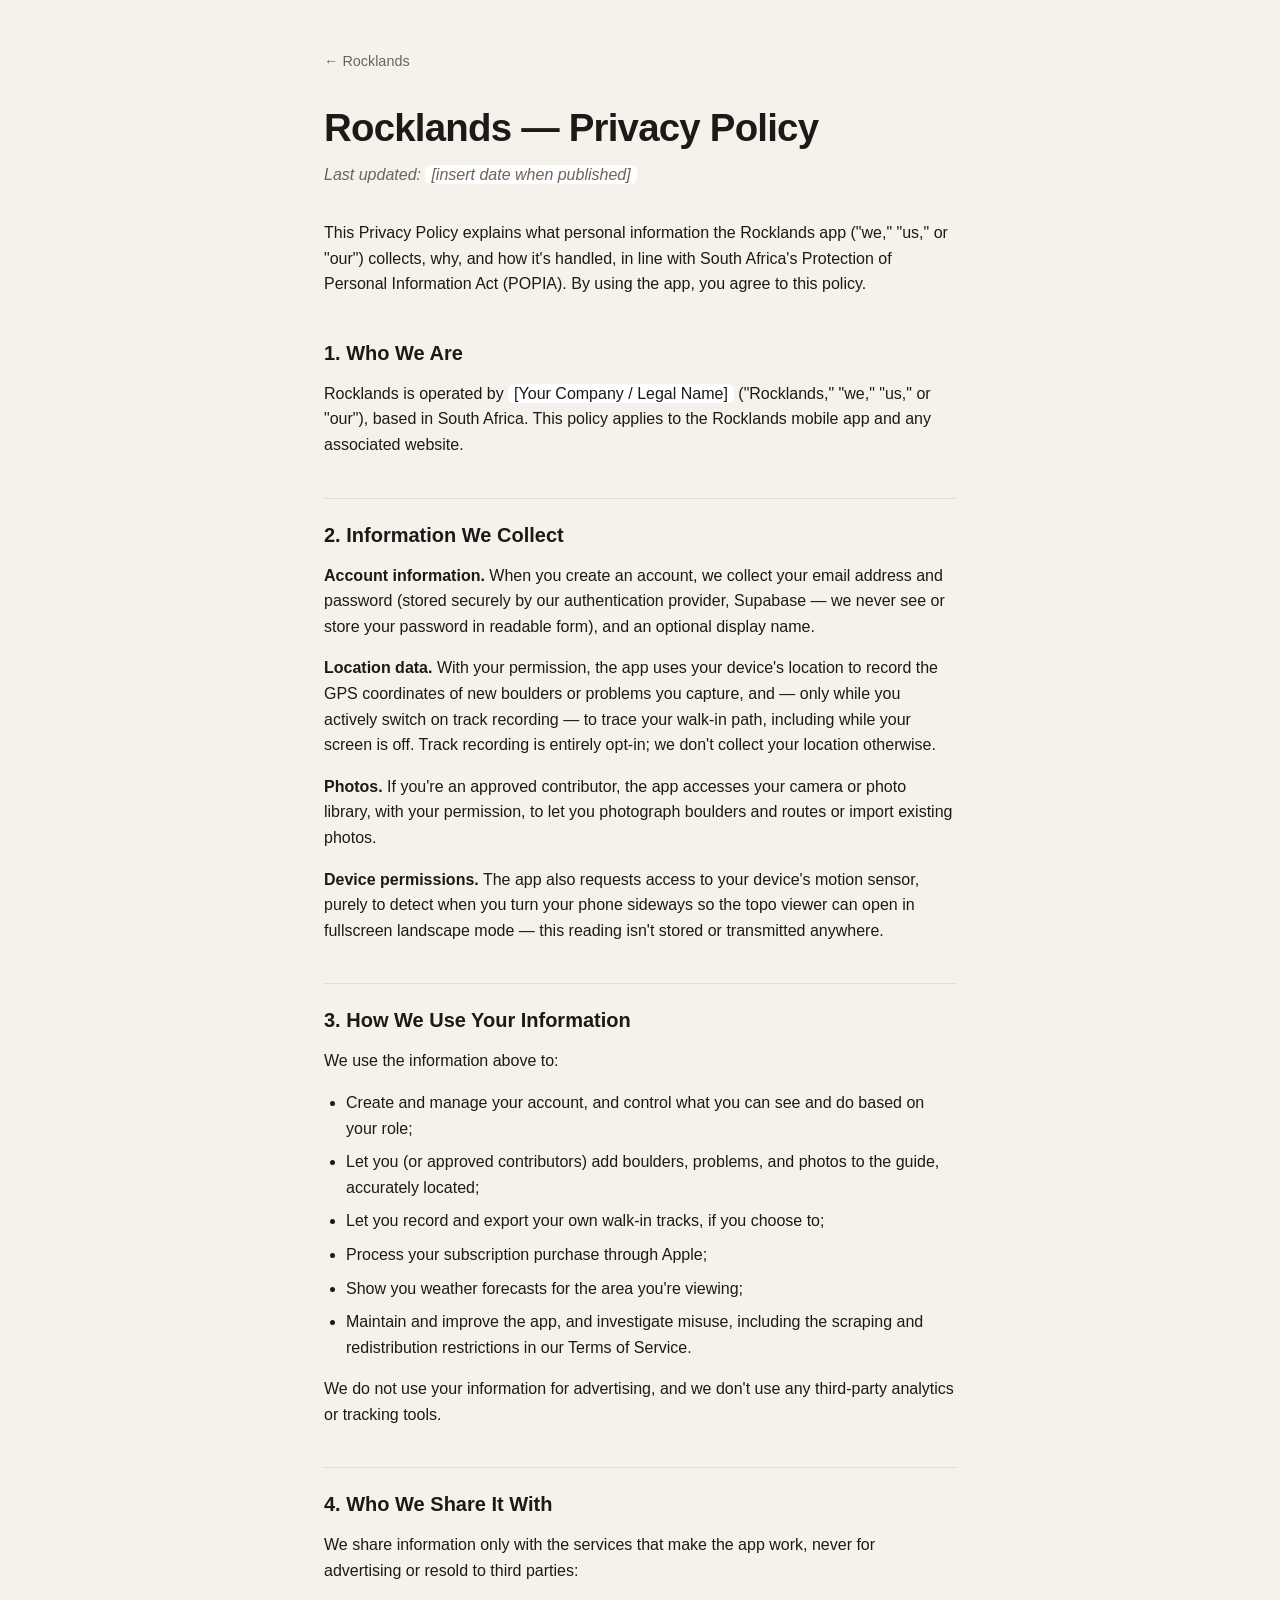
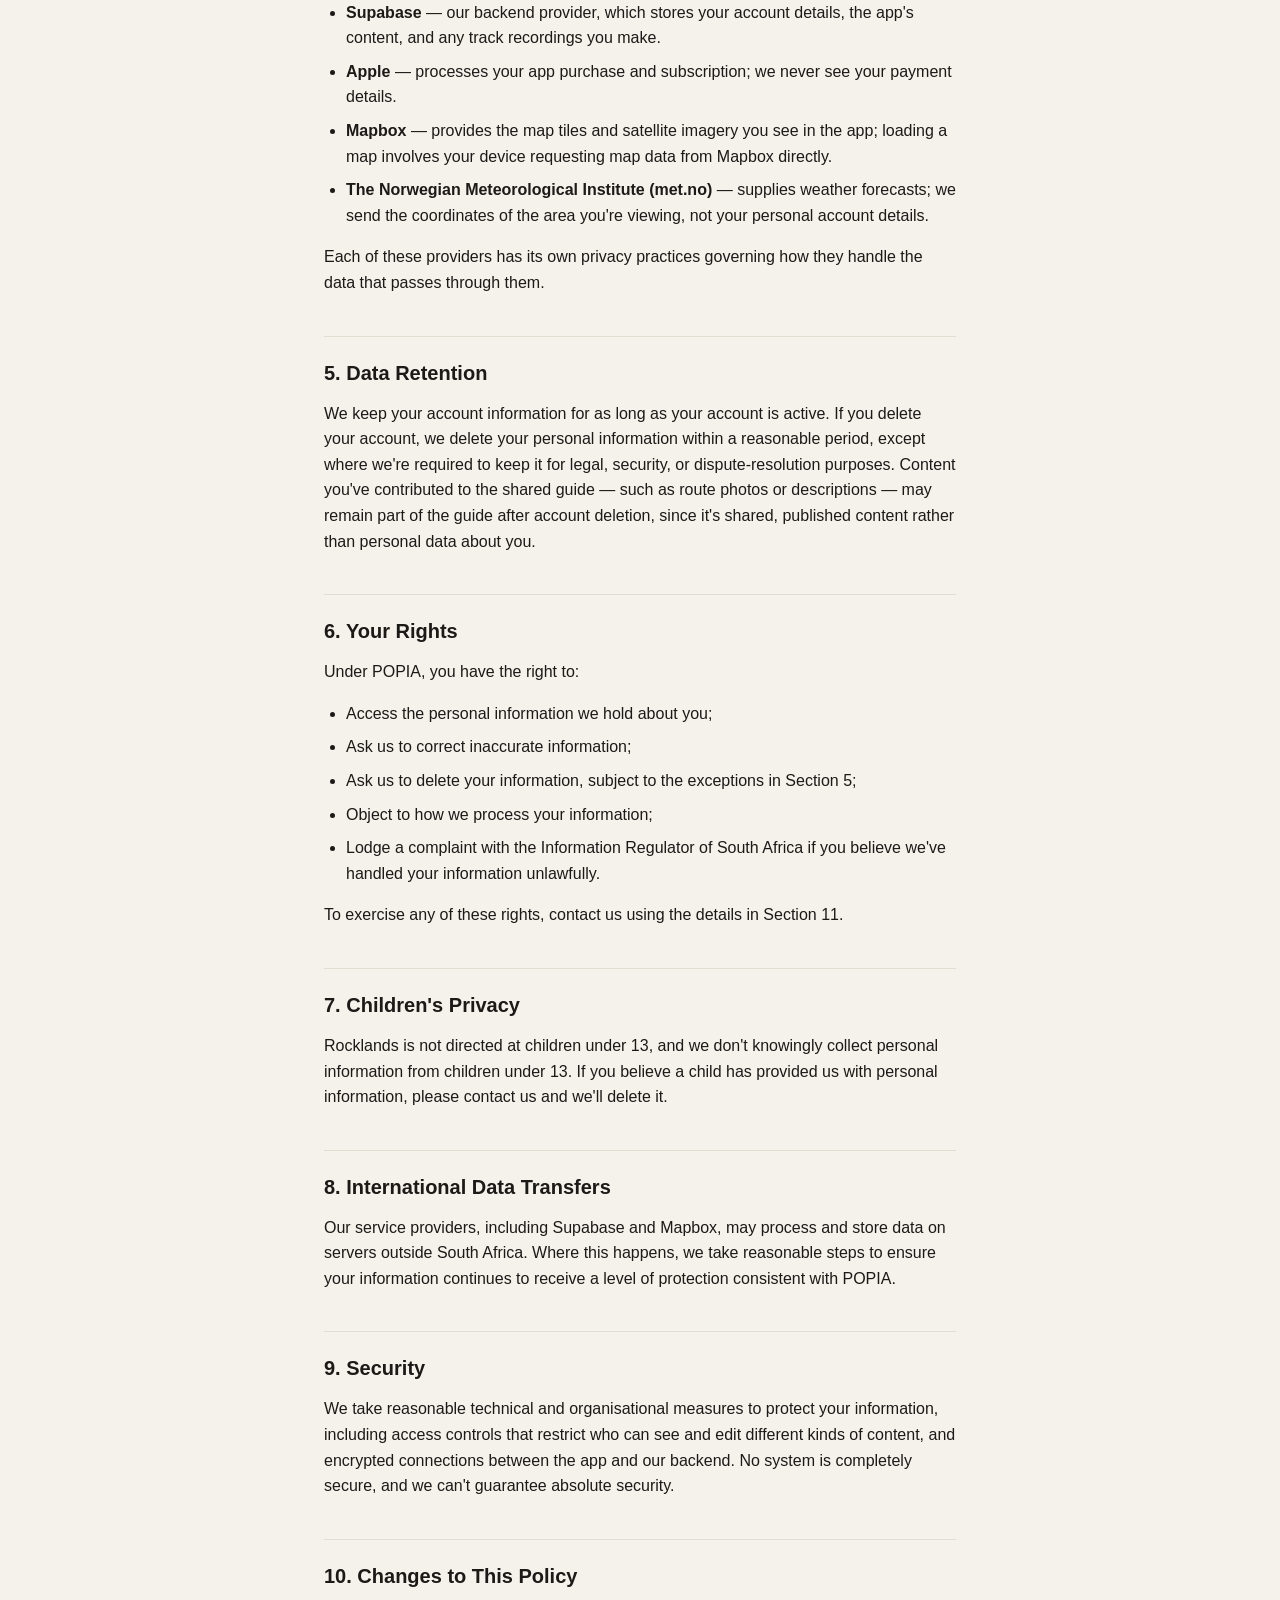
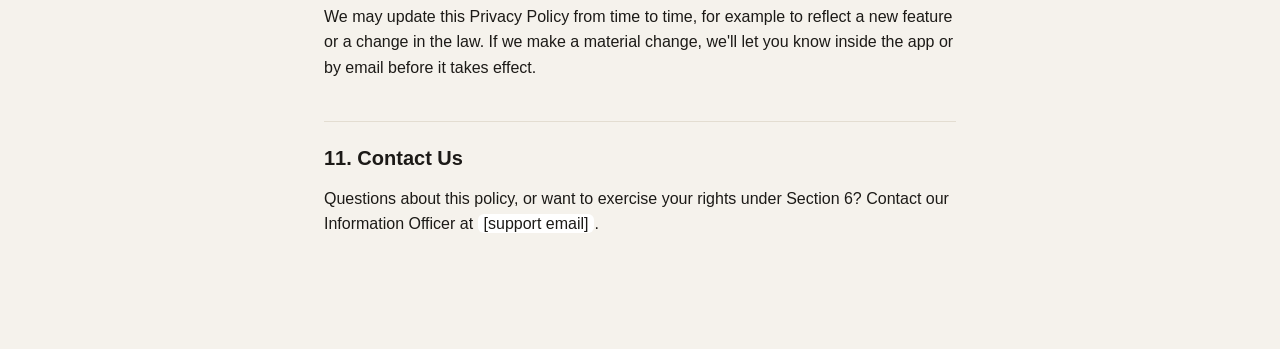
==== privacy.html @ 4aa0a60a "Initial site: landing placeholder, Terms of Service, Privacy Policy" ====
<!DOCTYPE html>
<html lang="en">
<head>
<meta charset="UTF-8">
<meta name="viewport" content="width=device-width, initial-scale=1.0">
<title>Privacy Policy — Rocklands</title>
<link rel="stylesheet" href="legal.css">
</head>
<body>
<main>
  <a class="back" href="index.html">&larr; Rocklands</a>
  <h1>Rocklands — Privacy Policy</h1>
  <p class="updated">Last updated: <span class="placeholder">[insert date when published]</span></p>

  <p>This Privacy Policy explains what personal information the Rocklands app ("we," "us," or "our") collects, why, and how it's handled, in line with South Africa's Protection of Personal Information Act (POPIA). By using the app, you agree to this policy.</p>

  <h2>1. Who We Are</h2>
  <p>Rocklands is operated by <span class="placeholder">[Your Company / Legal Name]</span> ("Rocklands," "we," "us," or "our"), based in South Africa. This policy applies to the Rocklands mobile app and any associated website.</p>

  <h2>2. Information We Collect</h2>
  <p><strong>Account information.</strong> When you create an account, we collect your email address and password (stored securely by our authentication provider, Supabase — we never see or store your password in readable form), and an optional display name.</p>
  <p><strong>Location data.</strong> With your permission, the app uses your device's location to record the GPS coordinates of new boulders or problems you capture, and — only while you actively switch on track recording — to trace your walk-in path, including while your screen is off. Track recording is entirely opt-in; we don't collect your location otherwise.</p>
  <p><strong>Photos.</strong> If you're an approved contributor, the app accesses your camera or photo library, with your permission, to let you photograph boulders and routes or import existing photos.</p>
  <p><strong>Device permissions.</strong> The app also requests access to your device's motion sensor, purely to detect when you turn your phone sideways so the topo viewer can open in fullscreen landscape mode — this reading isn't stored or transmitted anywhere.</p>

  <h2>3. How We Use Your Information</h2>
  <p>We use the information above to:</p>
  <ul>
    <li>Create and manage your account, and control what you can see and do based on your role;</li>
    <li>Let you (or approved contributors) add boulders, problems, and photos to the guide, accurately located;</li>
    <li>Let you record and export your own walk-in tracks, if you choose to;</li>
    <li>Process your subscription purchase through Apple;</li>
    <li>Show you weather forecasts for the area you're viewing;</li>
    <li>Maintain and improve the app, and investigate misuse, including the scraping and redistribution restrictions in our Terms of Service.</li>
  </ul>
  <p>We do not use your information for advertising, and we don't use any third-party analytics or tracking tools.</p>

  <h2>4. Who We Share It With</h2>
  <p>We share information only with the services that make the app work, never for advertising or resold to third parties:</p>
  <ul>
    <li><strong>Supabase</strong> — our backend provider, which stores your account details, the app's content, and any track recordings you make.</li>
    <li><strong>Apple</strong> — processes your app purchase and subscription; we never see your payment details.</li>
    <li><strong>Mapbox</strong> — provides the map tiles and satellite imagery you see in the app; loading a map involves your device requesting map data from Mapbox directly.</li>
    <li><strong>The Norwegian Meteorological Institute (met.no)</strong> — supplies weather forecasts; we send the coordinates of the area you're viewing, not your personal account details.</li>
  </ul>
  <p>Each of these providers has its own privacy practices governing how they handle the data that passes through them.</p>

  <h2>5. Data Retention</h2>
  <p>We keep your account information for as long as your account is active. If you delete your account, we delete your personal information within a reasonable period, except where we're required to keep it for legal, security, or dispute-resolution purposes. Content you've contributed to the shared guide — such as route photos or descriptions — may remain part of the guide after account deletion, since it's shared, published content rather than personal data about you.</p>

  <h2>6. Your Rights</h2>
  <p>Under POPIA, you have the right to:</p>
  <ul>
    <li>Access the personal information we hold about you;</li>
    <li>Ask us to correct inaccurate information;</li>
    <li>Ask us to delete your information, subject to the exceptions in Section 5;</li>
    <li>Object to how we process your information;</li>
    <li>Lodge a complaint with the Information Regulator of South Africa if you believe we've handled your information unlawfully.</li>
  </ul>
  <p>To exercise any of these rights, contact us using the details in Section 11.</p>

  <h2>7. Children's Privacy</h2>
  <p>Rocklands is not directed at children under 13, and we don't knowingly collect personal information from children under 13. If you believe a child has provided us with personal information, please contact us and we'll delete it.</p>

  <h2>8. International Data Transfers</h2>
  <p>Our service providers, including Supabase and Mapbox, may process and store data on servers outside South Africa. Where this happens, we take reasonable steps to ensure your information continues to receive a level of protection consistent with POPIA.</p>

  <h2>9. Security</h2>
  <p>We take reasonable technical and organisational measures to protect your information, including access controls that restrict who can see and edit different kinds of content, and encrypted connections between the app and our backend. No system is completely secure, and we can't guarantee absolute security.</p>

  <h2>10. Changes to This Policy</h2>
  <p>We may update this Privacy Policy from time to time, for example to reflect a new feature or a change in the law. If we make a material change, we'll let you know inside the app or by email before it takes effect.</p>

  <h2>11. Contact Us</h2>
  <p>Questions about this policy, or want to exercise your rights under Section 6? Contact our Information Officer at <span class="placeholder">[support email]</span>.</p>
</main>
</body>
</html>
---- legal.css ----
:root {
  --bg: #f5f2ec;
  --ink: #1c1a17;
  --muted: #6b6459;
  --accent: #b5502e;
  --card: #ffffff;
  --rule: #e3ddd1;
}
@media (prefers-color-scheme: dark) {
  :root {
    --bg: #17140f;
    --ink: #f2ede4;
    --muted: #a89e8d;
    --accent: #e08a5c;
    --card: #221e18;
    --rule: #362f25;
  }
}
* { box-sizing: border-box; }
body {
  margin: 0;
  background: var(--bg);
  color: var(--ink);
  font-family: -apple-system, BlinkMacSystemFont, "Segoe UI", Roboto, sans-serif;
  line-height: 1.6;
}
main {
  max-width: 680px;
  margin: 0 auto;
  padding: 48px 24px 96px;
}
a { color: var(--accent); }
.back {
  display: inline-block;
  margin-bottom: 24px;
  font-size: 0.9rem;
  text-decoration: none;
  color: var(--muted);
}
h1 {
  font-size: clamp(1.8rem, 5vw, 2.4rem);
  letter-spacing: -0.02em;
  margin: 0 0 4px;
}
.updated {
  color: var(--muted);
  font-style: italic;
  margin: 0 0 32px;
}
h2 {
  font-size: 1.25rem;
  margin: 40px 0 12px;
  padding-top: 20px;
  border-top: 1px solid var(--rule);
}
h2:first-of-type { border-top: none; padding-top: 0; }
p { margin: 0 0 16px; }
ul { margin: 0 0 16px; padding-left: 22px; }
li { margin-bottom: 8px; }
.placeholder {
  background: var(--card);
  border-radius: 6px;
  padding: 1px 6px;
}
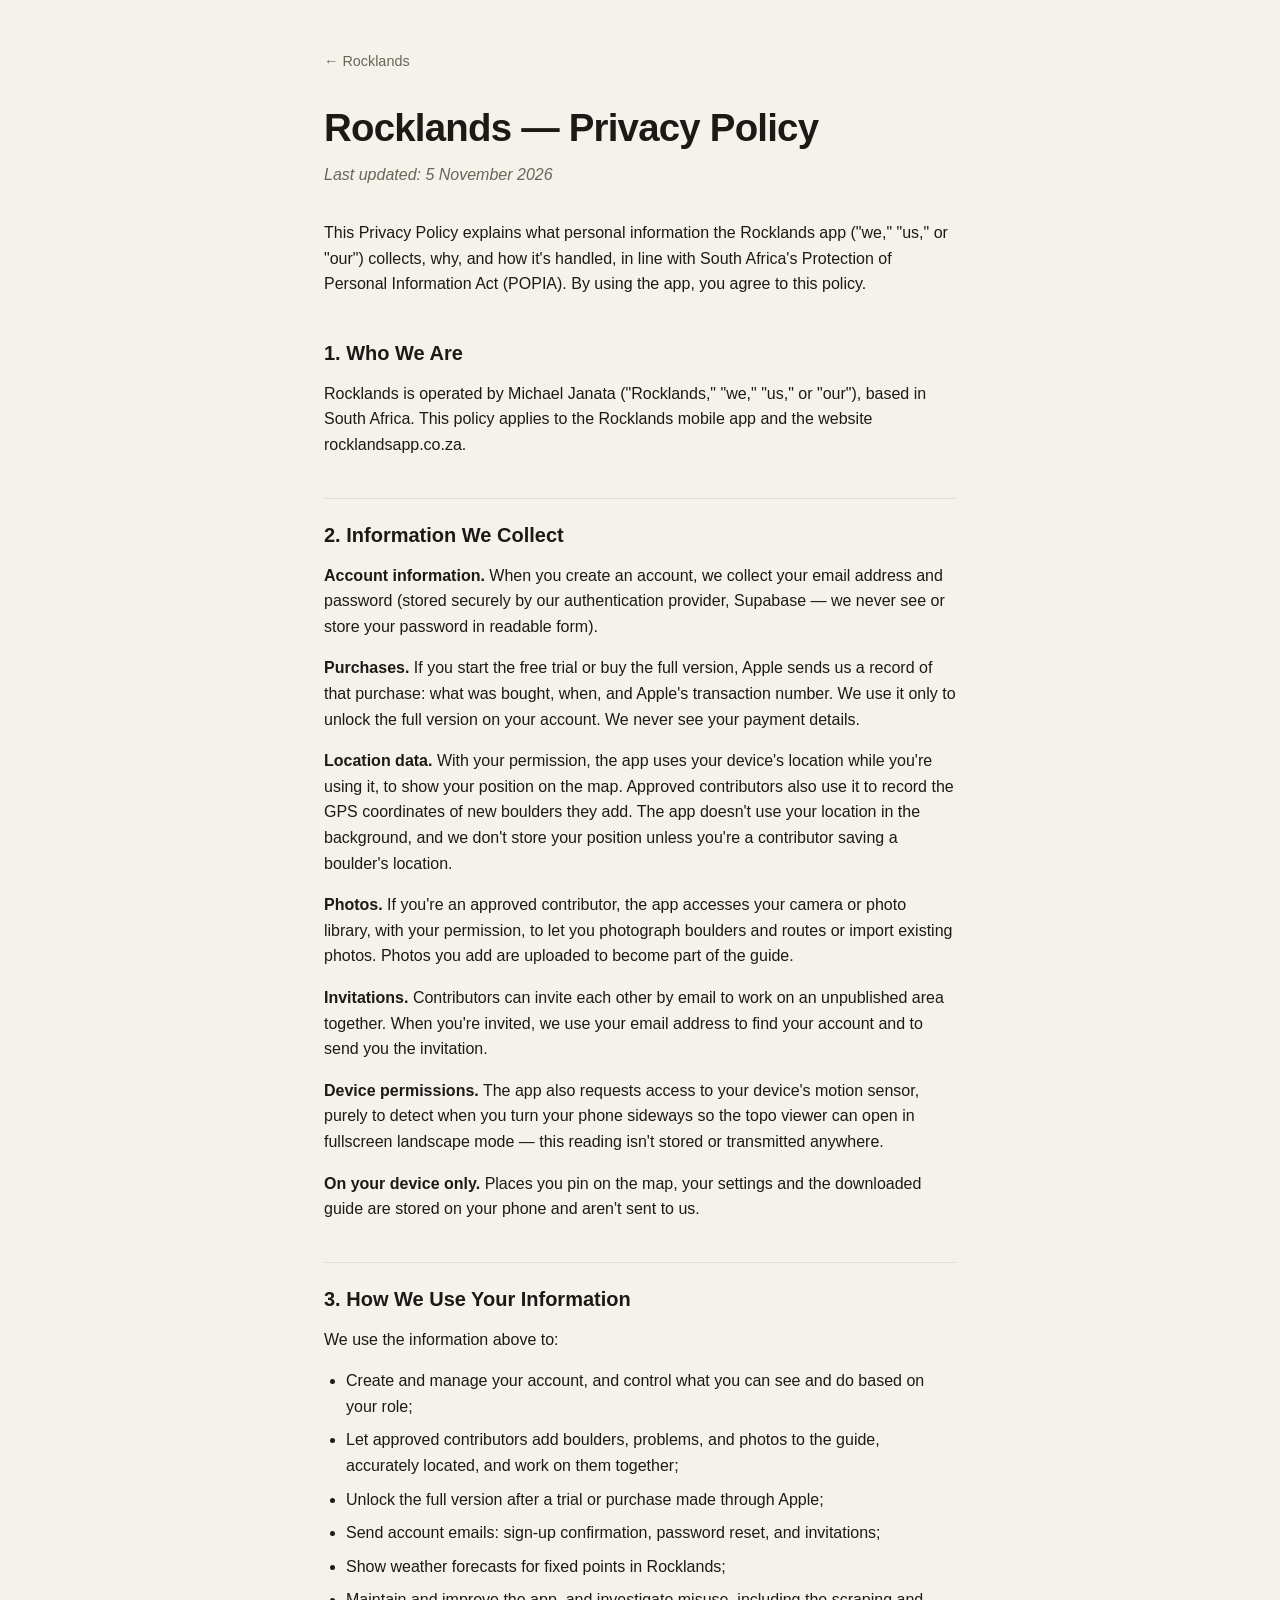
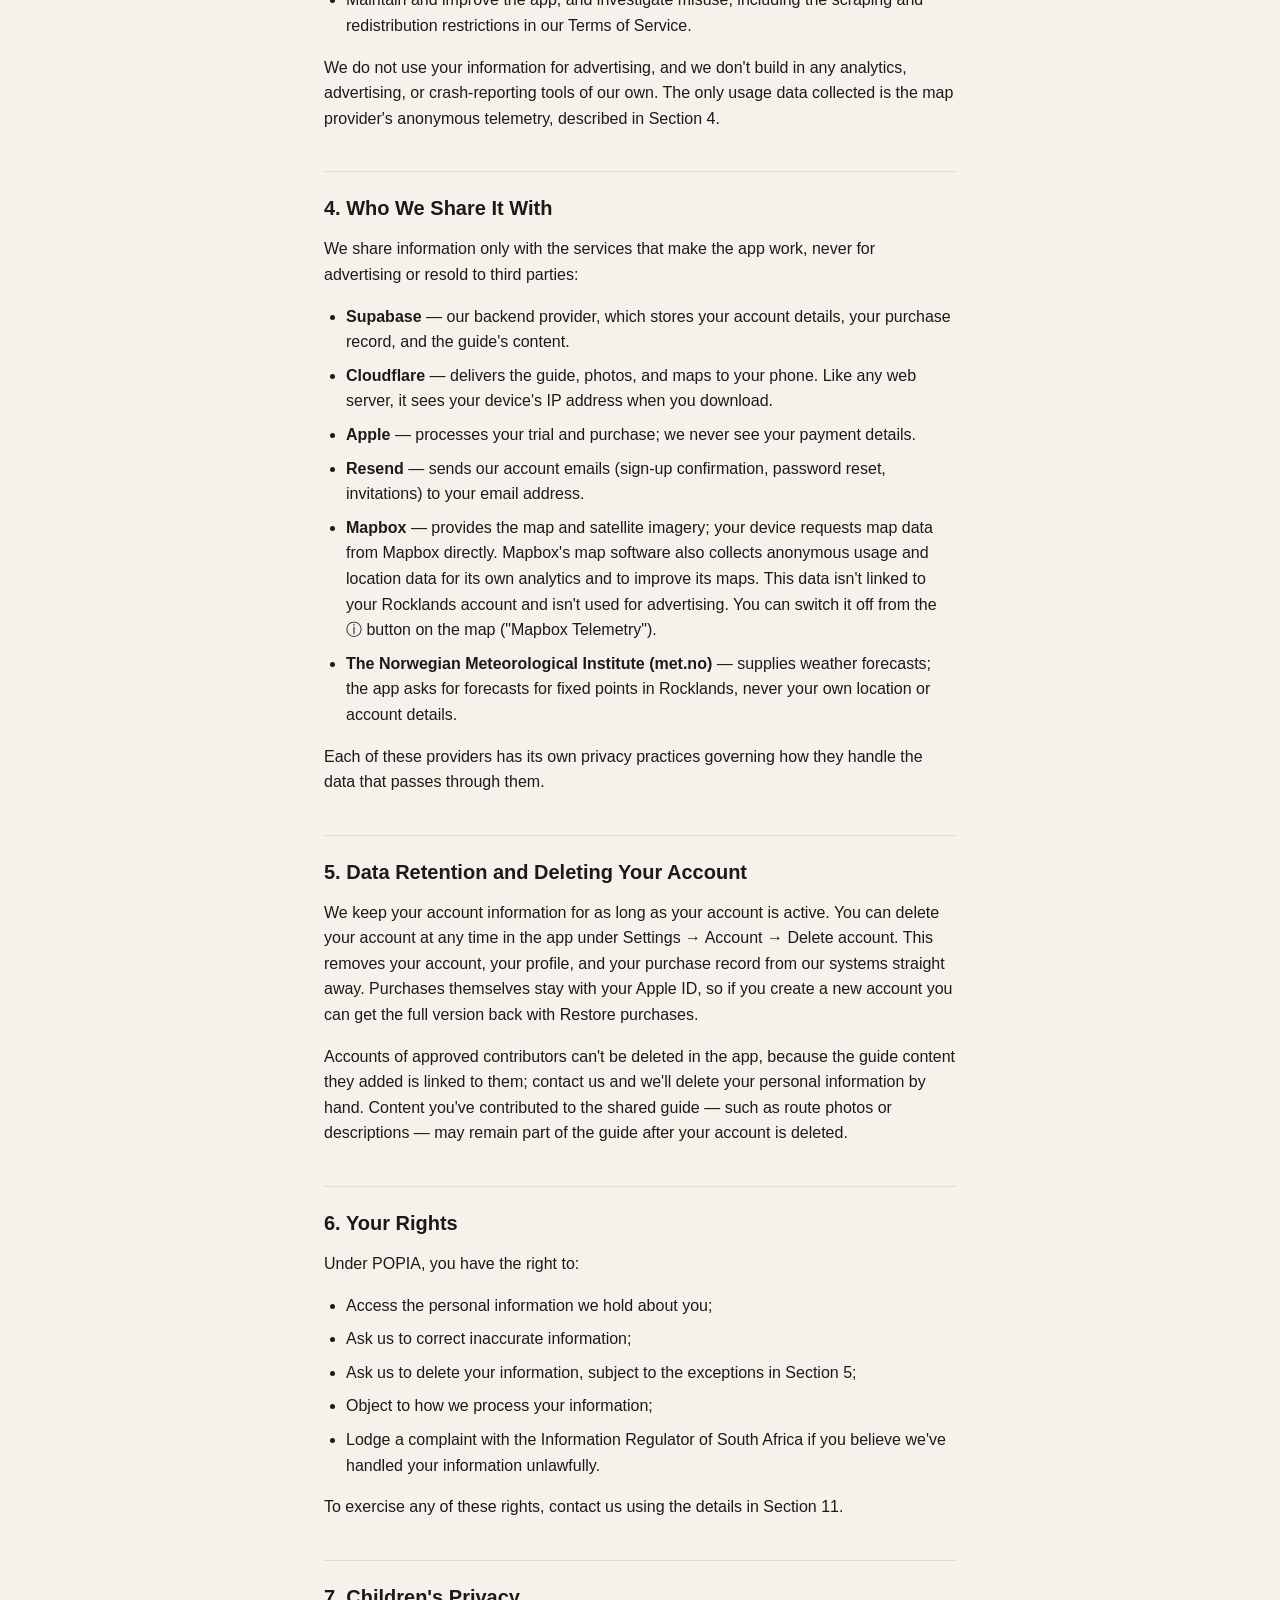
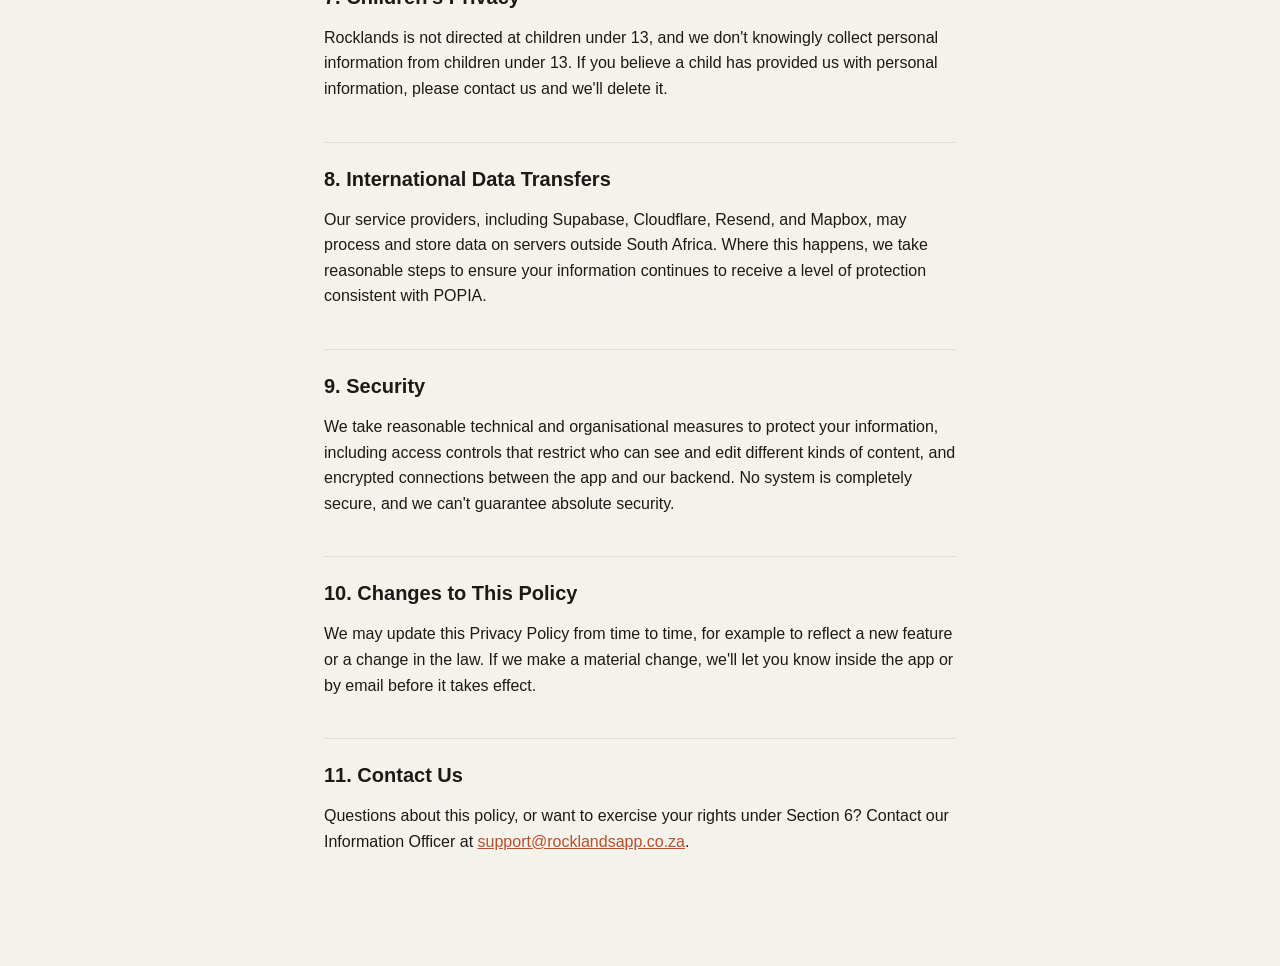
==== commit 03293221: "Update Terms and Privacy for the current app, add Support page Privacy: drop track recording and bac" ====
--- a/privacy.html
+++ b/privacy.html
@@ -10,43 +10,49 @@
 <main>
   <a class="back" href="index.html">&larr; Rocklands</a>
   <h1>Rocklands — Privacy Policy</h1>
-  <p class="updated">Last updated: <span class="placeholder">[insert date when published]</span></p>
+  <p class="updated">Last updated: 5 November 2026</p>
 
   <p>This Privacy Policy explains what personal information the Rocklands app ("we," "us," or "our") collects, why, and how it's handled, in line with South Africa's Protection of Personal Information Act (POPIA). By using the app, you agree to this policy.</p>
 
   <h2>1. Who We Are</h2>
-  <p>Rocklands is operated by <span class="placeholder">[Your Company / Legal Name]</span> ("Rocklands," "we," "us," or "our"), based in South Africa. This policy applies to the Rocklands mobile app and any associated website.</p>
+  <p>Rocklands is operated by Michael Janata ("Rocklands," "we," "us," or "our"), based in South Africa. This policy applies to the Rocklands mobile app and the website rocklandsapp.co.za.</p>
 
   <h2>2. Information We Collect</h2>
-  <p><strong>Account information.</strong> When you create an account, we collect your email address and password (stored securely by our authentication provider, Supabase — we never see or store your password in readable form), and an optional display name.</p>
-  <p><strong>Location data.</strong> With your permission, the app uses your device's location to record the GPS coordinates of new boulders or problems you capture, and — only while you actively switch on track recording — to trace your walk-in path, including while your screen is off. Track recording is entirely opt-in; we don't collect your location otherwise.</p>
-  <p><strong>Photos.</strong> If you're an approved contributor, the app accesses your camera or photo library, with your permission, to let you photograph boulders and routes or import existing photos.</p>
+  <p><strong>Account information.</strong> When you create an account, we collect your email address and password (stored securely by our authentication provider, Supabase — we never see or store your password in readable form).</p>
+  <p><strong>Purchases.</strong> If you start the free trial or buy the full version, Apple sends us a record of that purchase: what was bought, when, and Apple's transaction number. We use it only to unlock the full version on your account. We never see your payment details.</p>
+  <p><strong>Location data.</strong> With your permission, the app uses your device's location while you're using it, to show your position on the map. Approved contributors also use it to record the GPS coordinates of new boulders they add. The app doesn't use your location in the background, and we don't store your position unless you're a contributor saving a boulder's location.</p>
+  <p><strong>Photos.</strong> If you're an approved contributor, the app accesses your camera or photo library, with your permission, to let you photograph boulders and routes or import existing photos. Photos you add are uploaded to become part of the guide.</p>
+  <p><strong>Invitations.</strong> Contributors can invite each other by email to work on an unpublished area together. When you're invited, we use your email address to find your account and to send you the invitation.</p>
   <p><strong>Device permissions.</strong> The app also requests access to your device's motion sensor, purely to detect when you turn your phone sideways so the topo viewer can open in fullscreen landscape mode — this reading isn't stored or transmitted anywhere.</p>
+  <p><strong>On your device only.</strong> Places you pin on the map, your settings and the downloaded guide are stored on your phone and aren't sent to us.</p>
 
   <h2>3. How We Use Your Information</h2>
   <p>We use the information above to:</p>
   <ul>
     <li>Create and manage your account, and control what you can see and do based on your role;</li>
-    <li>Let you (or approved contributors) add boulders, problems, and photos to the guide, accurately located;</li>
-    <li>Let you record and export your own walk-in tracks, if you choose to;</li>
-    <li>Process your subscription purchase through Apple;</li>
-    <li>Show you weather forecasts for the area you're viewing;</li>
+    <li>Let approved contributors add boulders, problems, and photos to the guide, accurately located, and work on them together;</li>
+    <li>Unlock the full version after a trial or purchase made through Apple;</li>
+    <li>Send account emails: sign-up confirmation, password reset, and invitations;</li>
+    <li>Show weather forecasts for fixed points in Rocklands;</li>
     <li>Maintain and improve the app, and investigate misuse, including the scraping and redistribution restrictions in our Terms of Service.</li>
   </ul>
-  <p>We do not use your information for advertising, and we don't use any third-party analytics or tracking tools.</p>
+  <p>We do not use your information for advertising, and we don't build in any analytics, advertising, or crash-reporting tools of our own. The only usage data collected is the map provider's anonymous telemetry, described in Section 4.</p>
 
   <h2>4. Who We Share It With</h2>
   <p>We share information only with the services that make the app work, never for advertising or resold to third parties:</p>
   <ul>
-    <li><strong>Supabase</strong> — our backend provider, which stores your account details, the app's content, and any track recordings you make.</li>
-    <li><strong>Apple</strong> — processes your app purchase and subscription; we never see your payment details.</li>
-    <li><strong>Mapbox</strong> — provides the map tiles and satellite imagery you see in the app; loading a map involves your device requesting map data from Mapbox directly.</li>
-    <li><strong>The Norwegian Meteorological Institute (met.no)</strong> — supplies weather forecasts; we send the coordinates of the area you're viewing, not your personal account details.</li>
+    <li><strong>Supabase</strong> — our backend provider, which stores your account details, your purchase record, and the guide's content.</li>
+    <li><strong>Cloudflare</strong> — delivers the guide, photos, and maps to your phone. Like any web server, it sees your device's IP address when you download.</li>
+    <li><strong>Apple</strong> — processes your trial and purchase; we never see your payment details.</li>
+    <li><strong>Resend</strong> — sends our account emails (sign-up confirmation, password reset, invitations) to your email address.</li>
+    <li><strong>Mapbox</strong> — provides the map and satellite imagery; your device requests map data from Mapbox directly. Mapbox's map software also collects anonymous usage and location data for its own analytics and to improve its maps. This data isn't linked to your Rocklands account and isn't used for advertising. You can switch it off from the &#9432; button on the map ("Mapbox Telemetry").</li>
+    <li><strong>The Norwegian Meteorological Institute (met.no)</strong> — supplies weather forecasts; the app asks for forecasts for fixed points in Rocklands, never your own location or account details.</li>
   </ul>
   <p>Each of these providers has its own privacy practices governing how they handle the data that passes through them.</p>
 
-  <h2>5. Data Retention</h2>
-  <p>We keep your account information for as long as your account is active. If you delete your account, we delete your personal information within a reasonable period, except where we're required to keep it for legal, security, or dispute-resolution purposes. Content you've contributed to the shared guide — such as route photos or descriptions — may remain part of the guide after account deletion, since it's shared, published content rather than personal data about you.</p>
+  <h2>5. Data Retention and Deleting Your Account</h2>
+  <p>We keep your account information for as long as your account is active. You can delete your account at any time in the app under Settings &rarr; Account &rarr; Delete account. This removes your account, your profile, and your purchase record from our systems straight away. Purchases themselves stay with your Apple ID, so if you create a new account you can get the full version back with Restore purchases.</p>
+  <p>Accounts of approved contributors can't be deleted in the app, because the guide content they added is linked to them; contact us and we'll delete your personal information by hand. Content you've contributed to the shared guide — such as route photos or descriptions — may remain part of the guide after your account is deleted.</p>
 
   <h2>6. Your Rights</h2>
   <p>Under POPIA, you have the right to:</p>
@@ -63,7 +69,7 @@
   <p>Rocklands is not directed at children under 13, and we don't knowingly collect personal information from children under 13. If you believe a child has provided us with personal information, please contact us and we'll delete it.</p>
 
   <h2>8. International Data Transfers</h2>
-  <p>Our service providers, including Supabase and Mapbox, may process and store data on servers outside South Africa. Where this happens, we take reasonable steps to ensure your information continues to receive a level of protection consistent with POPIA.</p>
+  <p>Our service providers, including Supabase, Cloudflare, Resend, and Mapbox, may process and store data on servers outside South Africa. Where this happens, we take reasonable steps to ensure your information continues to receive a level of protection consistent with POPIA.</p>
 
   <h2>9. Security</h2>
   <p>We take reasonable technical and organisational measures to protect your information, including access controls that restrict who can see and edit different kinds of content, and encrypted connections between the app and our backend. No system is completely secure, and we can't guarantee absolute security.</p>
@@ -72,7 +78,7 @@
   <p>We may update this Privacy Policy from time to time, for example to reflect a new feature or a change in the law. If we make a material change, we'll let you know inside the app or by email before it takes effect.</p>
 
   <h2>11. Contact Us</h2>
-  <p>Questions about this policy, or want to exercise your rights under Section 6? Contact our Information Officer at <span class="placeholder">[support email]</span>.</p>
+  <p>Questions about this policy, or want to exercise your rights under Section 6? Contact our Information Officer at <a href="mailto:support@rocklandsapp.co.za">support@rocklandsapp.co.za</a>.</p>
 </main>
 </body>
 </html>
--- a/legal.css
+++ b/legal.css
@@ -62,3 +62,8 @@
   border-radius: 6px;
   padding: 1px 6px;
 }
+
+h3 {
+  font-size: 1.05rem;
+  margin: 24px 0 4px;
+}
